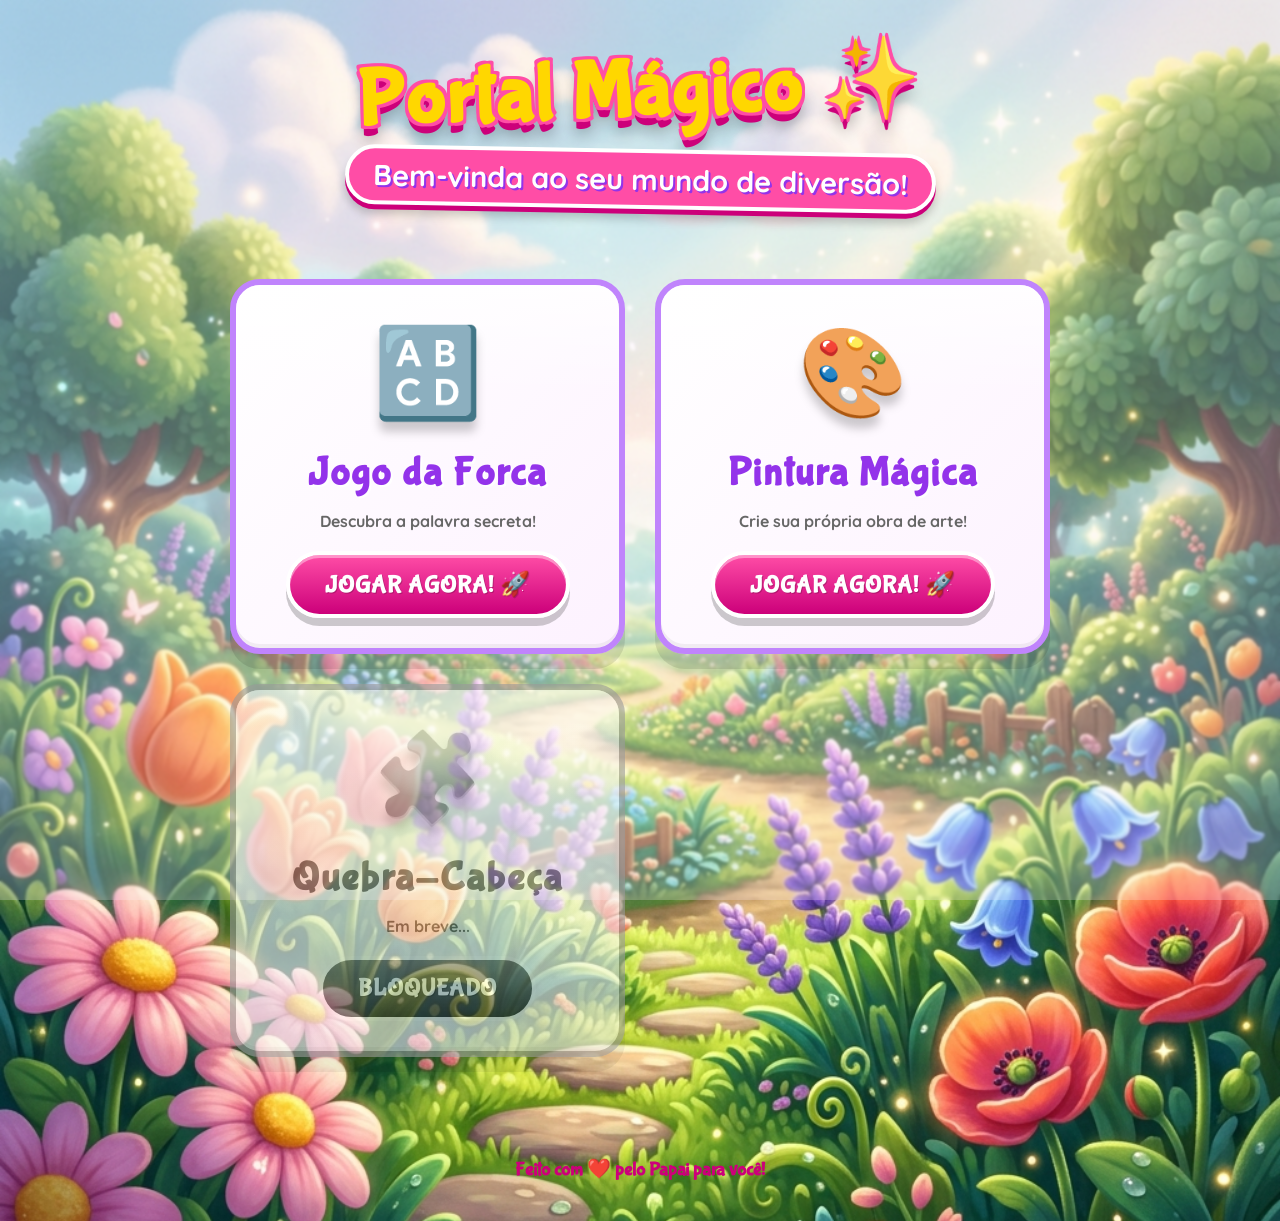
==== index.html @ d7b648f0 "add pintura" ====
<!DOCTYPE html>
<html lang="pt-br">
<head>
    <meta charset="UTF-8">
    <meta name="viewport" content="width=device-width, initial-scale=1.0">
    <title>Portal de Jogos Mágicos 🌈</title>
    <meta name="description" content="Um portal de jogos educativos e divertidos para crianças.">
    <link rel="stylesheet" href="style.css">
    <link rel="icon" href="data:image/svg+xml,<svg xmlns=%22http://www.w3.org/2000/svg%22 viewBox=%220 0 100 100%22><text y=%22.9em%22 font-size=%2290%22>🌈</text></svg>">
</head>
<body>
    <div class="portal-container">
        <header>
            <h1 class="logo">Portal Mágico ✨</h1>
            <p class="subtitle">Bem-vinda ao seu mundo de diversão!</p>
        </header>

        <main class="games-grid">
            <!-- Jogo da Forca -->
            <a href="forca.html" class="game-card" id="game-forca">
                <div class="game-icon">🔠</div>
                <h2>Jogo da Forca</h2>
                <p style="margin-bottom: 20px; color: #666;">Descubra a palavra secreta!</p>
                <div class="play-btn">Jogar Agora! 🚀</div>
            </a>

            <!-- Pintura Mágica -->
            <a href="pintura.html" class="game-card" id="game-pintura">
                <div class="game-icon">🎨</div>
                <h2>Pintura Mágica</h2>
                <p style="margin-bottom: 20px; color: #666;">Crie sua própria obra de arte!</p>
                <div class="play-btn">Jogar Agora! 🚀</div>
            </a>
            
            <div class="game-card" style="opacity: 0.6; filter: grayscale(1); cursor: default;">
                <div class="game-icon">🧩</div>
                <h2>Quebra-Cabeça</h2>
                <p style="margin-bottom: 20px; color: #666;">Em breve...</p>
                <div class="play-btn" style="background-color: #ccc; box-shadow: none;">Bloqueado</div>
            </div>
        </main>

        <footer style="margin-top: 80px; color: #CC007A; font-family: 'Bubblegum Sans', cursive; font-size: 1.2rem;">
            Feito com ❤️ pelo Papai para você!
        </footer>
    </div>
</body>
</html>
---- style.css ----
@import url('https://fonts.googleapis.com/css2?family=Bubblegum+Sans&family=Quicksand:wght@700;900&display=swap');

:root {
  /* Paleta Girl Power */
  --pink-hot: #FF4DA6;
  --pink-dark: #CC007A;
  --pink-light: #FFB3DA;
  --lavender: #C084FC;
  --lavender-dark: #9333EA;
  --lavender-light: #E9D5FF;
  --magenta: #E040FB;
  --gold: #FFD700;
  --gold-dark: #D4A500;
  --mint: #86EFAC;
  --mint-dark: #22C55E;
  --bg-sky: #FAD7F7;
  --bg-sky2: #F0ABFC;
  --white: #FFFFFF;
  
  --text-color: #3d1a56;
  --btn-shadow: 0 8px 0 rgba(0,0,0,0.2), inset 0 3px 0 rgba(255,255,255,0.4);
  --btn-active-shadow: 0 2px 0 rgba(0,0,0,0.2), inset 0 2px 0 rgba(255,255,255,0.4);
}

* {
  margin: 0;
  padding: 0;
  box-sizing: border-box;
}

body {
  font-family: 'Quicksand', sans-serif;
  background-image: url('bg_garden.png');
  background-size: cover;
  background-position: center top;
  background-attachment: fixed;
  background-repeat: no-repeat;
  color: var(--text-color);
  min-height: 100vh;
  display: flex;
  flex-direction: column;
  overflow-x: hidden;
  font-weight: 700;
}

body::before {
  content: '';
  position: fixed;
  inset: 0;
  background: rgba(255, 240, 255, 0.25);
  backdrop-filter: blur(1px);
  pointer-events: none;
  z-index: 0;
}

.portal-container {
  position: relative;
  z-index: 1;
}


h1, h2, h3, .logo {
  font-family: 'Bubblegum Sans', cursive;
  letter-spacing: 2px;
}

.portal-container {
  max-width: 900px;
  margin: 0 auto;
  padding: 40px 20px;
  text-align: center;
}

header {
  margin-bottom: 50px;
  animation: bounceIn 1s cubic-bezier(0.175, 0.885, 0.32, 1.275);
}

.logo {
  font-size: 5rem;
  color: var(--gold);
  text-shadow: 
    -3px -3px 0 var(--pink-hot),  
    3px -3px 0 var(--pink-hot),
    -3px 3px 0 var(--pink-hot),
    3px 3px 0 var(--pink-hot),
    0 10px 0 var(--pink-dark),
    0 15px 15px rgba(0,0,0,0.3);
  margin-bottom: 10px;
  transform: rotate(-2deg);
  display: inline-block;
}

.subtitle {
  font-size: 1.8rem;
  color: white;
  text-shadow: 2px 2px 0 var(--lavender-dark);
  background: var(--pink-hot);
  display: inline-block;
  padding: 8px 24px;
  border-radius: 30px;
  border: 4px solid white;
  box-shadow: 0 5px 0 var(--pink-dark), 0 10px 10px rgba(0,0,0,0.2);
  transform: rotate(1deg);
}

.games-grid {
  display: grid;
  grid-template-columns: repeat(auto-fit, minmax(280px, 1fr));
  gap: 30px;
  padding: 20px;
}

.game-card {
  background: linear-gradient(135deg, #ffffff 0%, #fdf2ff 100%);
  border-radius: 30px;
  padding: 30px 20px;
  box-shadow: 0 15px 0 rgba(0,0,0,0.1), inset 0 -4px 0 rgba(0,0,0,0.05);
  border: 6px solid var(--lavender);
  transition: transform 0.2s cubic-bezier(0.175, 0.885, 0.32, 1.275), margin-top 0.2s;
  cursor: pointer;
  text-decoration: none;
  display: flex;
  flex-direction: column;
  align-items: center;
  position: relative;
  overflow: hidden;
  transform-origin: bottom;
}

.game-card::before {
  content: '';
  position: absolute;
  top: 0; left: 0; right: 0; height: 100%;
  background: linear-gradient(to bottom, rgba(255,255,255,0.8) 0%, rgba(255,255,255,0) 30%);
  pointer-events: none;
}

.game-card:hover {
  transform: translateY(-8px) scale(1.02);
  border-color: var(--pink-hot);
}

.game-card:active {
  transform: translateY(10px) scale(0.98);
  box-shadow: 0 5px 0 rgba(0,0,0,0.1), inset 0 -4px 0 rgba(0,0,0,0.05);
}

.game-icon {
  font-size: 5.5rem;
  margin-bottom: 25px;
  filter: drop-shadow(0 10px 5px rgba(0,0,0,0.2));
  transform: scale(1);
  transition: transform 0.3s;
}

.game-card:hover .game-icon {
  transform: scale(1.1) rotate(5deg);
}

.game-card h2 {
  font-size: 2.5rem;
  color: var(--lavender-dark);
  text-shadow: 2px 2px 0px white;
  margin-bottom: 15px;
}

.play-btn {
  background: linear-gradient(to bottom, var(--pink-hot), var(--pink-dark));
  color: white;
  border: 4px solid white;
  padding: 15px 35px;
  border-radius: 50px;
  font-size: 1.5rem;
  font-family: 'Bubblegum Sans', cursive;
  letter-spacing: 1px;
  text-transform: uppercase;
  text-shadow: 1px 1px 0px rgba(0,0,0,0.2);
  box-shadow: var(--btn-shadow);
  transition: all 0.1s;
  margin-top: auto;
  position: relative;
}

.game-card:hover .play-btn {
  background: linear-gradient(to bottom, #FF70BF, var(--pink-hot));
}

.game-card:active .play-btn {
  box-shadow: var(--btn-active-shadow);
  transform: translateY(6px);
}

/* Animations */
@keyframes bounceIn {
  0% { transform: scale(0.3); opacity: 0; }
  50% { transform: scale(1.1); opacity: 1; }
  70% { transform: scale(0.9); }
  100% { transform: scale(1); }
}

@keyframes fadeIn {
  from { opacity: 0; transform: translateY(20px); }
  to { opacity: 1; transform: translateY(0); }
}

/* Mobile responsive */
@media (max-width: 600px) {
  .logo { font-size: 3.5rem; }
  .games-grid { grid-template-columns: 1fr; }
  .subtitle { font-size: 1.2rem; }
}

@media (max-width: 400px) {
  .logo { font-size: 2.8rem; }
  .subtitle { font-size: 1rem; padding: 6px 16px; }
  .portal-container { padding: 20px 10px; }
  .game-icon { font-size: 4rem; margin-bottom: 15px; }
  .game-card h2 { font-size: 2rem; }
  .play-btn { font-size: 1.2rem; padding: 12px 24px; }
}
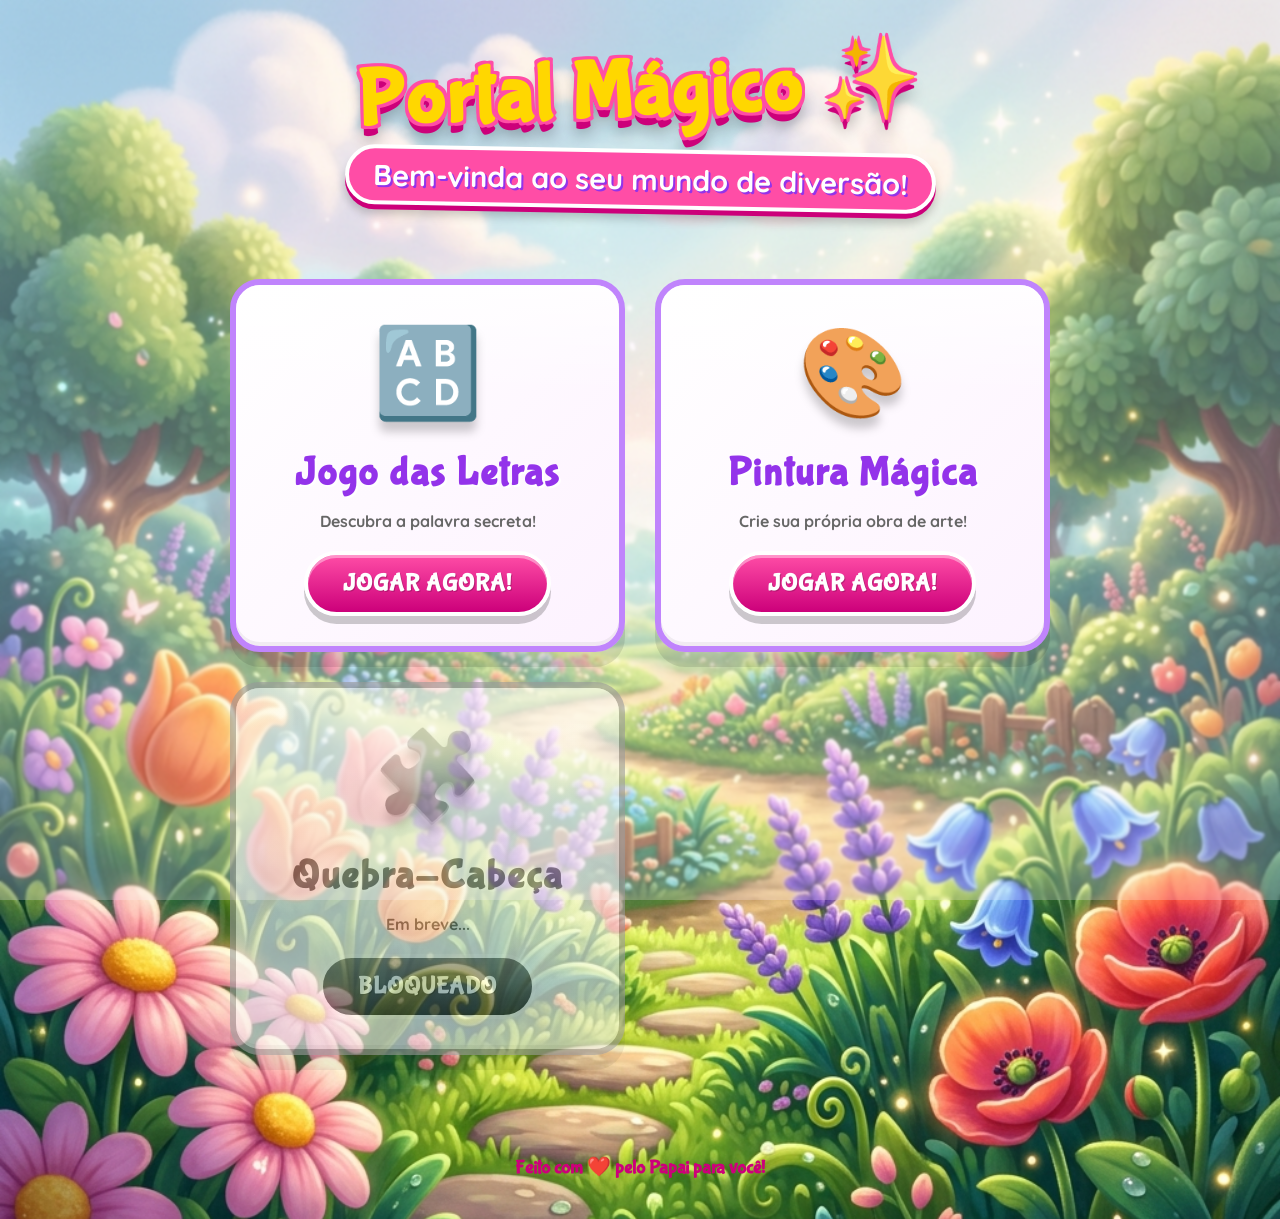
==== commit ff65f91a: "ajustes" ====
--- a/index.html
+++ b/index.html
@@ -1,13 +1,16 @@
 <!DOCTYPE html>
 <html lang="pt-br">
+
 <head>
     <meta charset="UTF-8">
     <meta name="viewport" content="width=device-width, initial-scale=1.0">
     <title>Portal de Jogos Mágicos 🌈</title>
     <meta name="description" content="Um portal de jogos educativos e divertidos para crianças.">
     <link rel="stylesheet" href="style.css">
-    <link rel="icon" href="data:image/svg+xml,<svg xmlns=%22http://www.w3.org/2000/svg%22 viewBox=%220 0 100 100%22><text y=%22.9em%22 font-size=%2290%22>🌈</text></svg>">
+    <link rel="icon"
+        href="data:image/svg+xml,<svg xmlns=%22http://www.w3.org/2000/svg%22 viewBox=%220 0 100 100%22><text y=%22.9em%22 font-size=%2290%22>🌈</text></svg>">
 </head>
+
 <body>
     <div class="portal-container">
         <header>
@@ -19,9 +22,9 @@
             <!-- Jogo da Forca -->
             <a href="forca.html" class="game-card" id="game-forca">
                 <div class="game-icon">🔠</div>
-                <h2>Jogo da Forca</h2>
+                <h2>Jogo das Letras</h2>
                 <p style="margin-bottom: 20px; color: #666;">Descubra a palavra secreta!</p>
-                <div class="play-btn">Jogar Agora! 🚀</div>
+                <div class="play-btn">Jogar Agora!</div>
             </a>
 
             <!-- Pintura Mágica -->
@@ -29,9 +32,9 @@
                 <div class="game-icon">🎨</div>
                 <h2>Pintura Mágica</h2>
                 <p style="margin-bottom: 20px; color: #666;">Crie sua própria obra de arte!</p>
-                <div class="play-btn">Jogar Agora! 🚀</div>
+                <div class="play-btn">Jogar Agora!</div>
             </a>
-            
+
             <div class="game-card" style="opacity: 0.6; filter: grayscale(1); cursor: default;">
                 <div class="game-icon">🧩</div>
                 <h2>Quebra-Cabeça</h2>
@@ -45,4 +48,5 @@
         </footer>
     </div>
 </body>
-</html>
+
+</html>
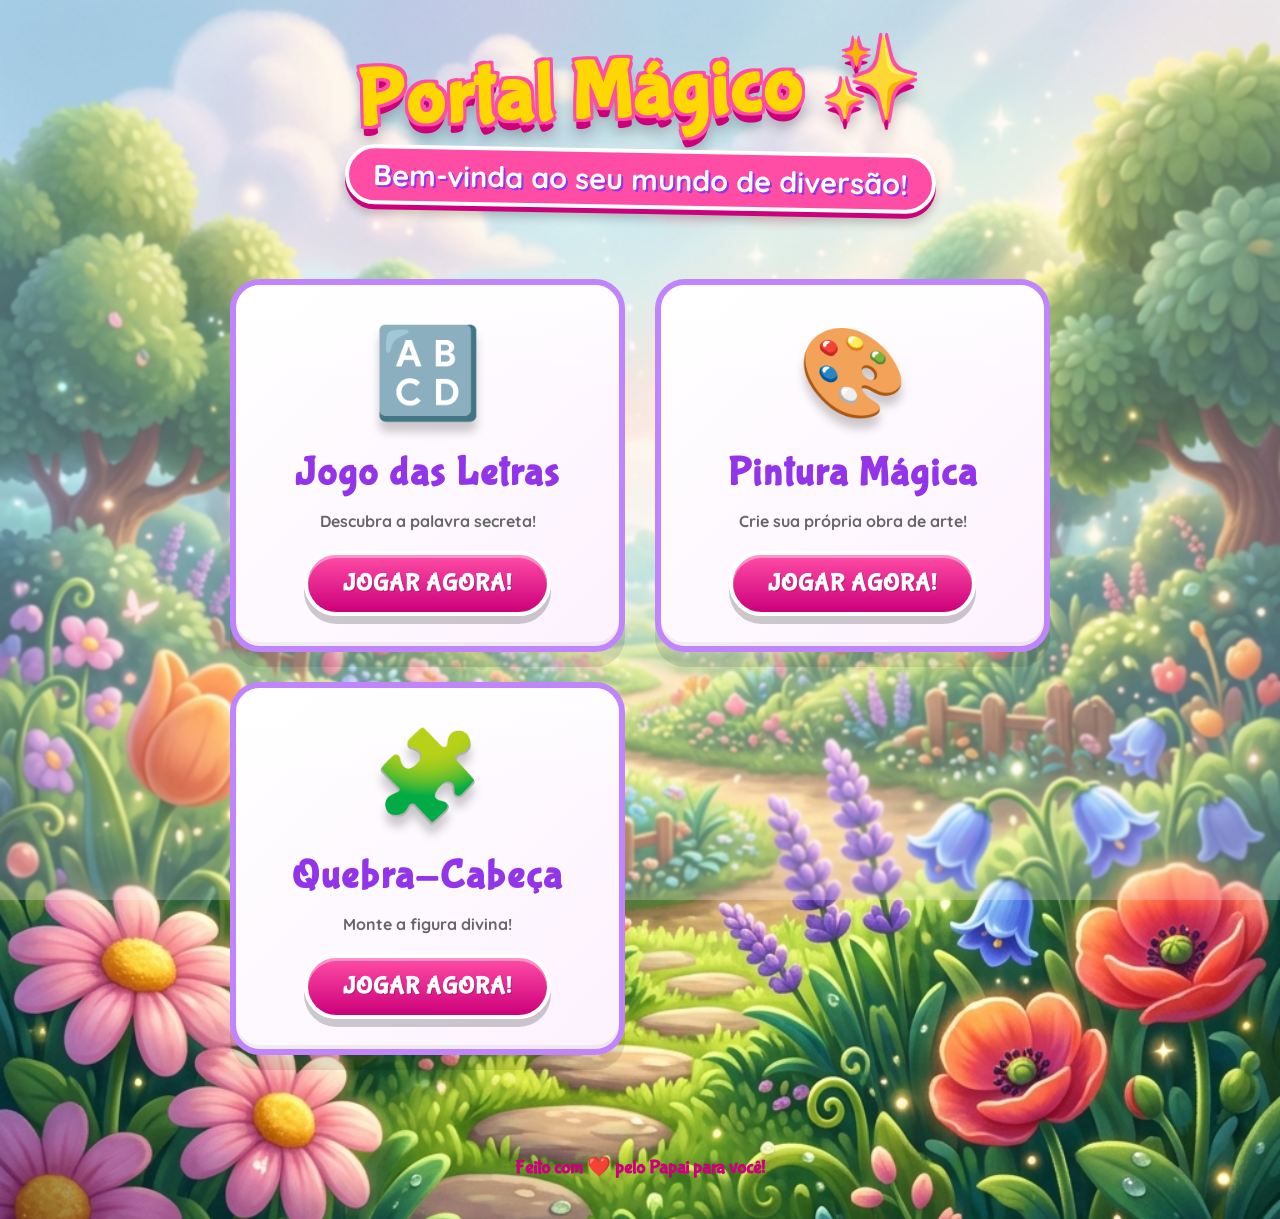
==== commit 36735d61: "quebra cabeça" ====
--- a/index.html
+++ b/index.html
@@ -6,9 +6,11 @@
     <meta name="viewport" content="width=device-width, initial-scale=1.0">
     <title>Portal de Jogos Mágicos 🌈</title>
     <meta name="description" content="Um portal de jogos educativos e divertidos para crianças.">
-    <link rel="stylesheet" href="style.css">
+    <link rel="stylesheet" href="style.css?v=2">
     <link rel="icon"
         href="data:image/svg+xml,<svg xmlns=%22http://www.w3.org/2000/svg%22 viewBox=%220 0 100 100%22><text y=%22.9em%22 font-size=%2290%22>🌈</text></svg>">
+    <link rel="manifest" href="manifest.json">
+    <meta name="theme-color" content="#ff4d94">
 </head>
 
 <body>
@@ -35,18 +37,38 @@
                 <div class="play-btn">Jogar Agora!</div>
             </a>
 
-            <div class="game-card" style="opacity: 0.6; filter: grayscale(1); cursor: default;">
+            <!-- Quebra-Cabeça -->
+            <a href="puzzle.html" class="game-card" id="game-puzzle">
                 <div class="game-icon">🧩</div>
                 <h2>Quebra-Cabeça</h2>
-                <p style="margin-bottom: 20px; color: #666;">Em breve...</p>
-                <div class="play-btn" style="background-color: #ccc; box-shadow: none;">Bloqueado</div>
-            </div>
+                <p style="margin-bottom: 20px; color: #666;">Monte a figura divina!</p>
+                <div class="play-btn">Jogar Agora!</div>
+            </a>
         </main>
 
         <footer style="margin-top: 80px; color: #CC007A; font-family: 'Bubblegum Sans', cursive; font-size: 1.2rem;">
             Feito com ❤️ pelo Papai para você!
         </footer>
     </div>
+    <script>
+        if ('serviceWorker' in navigator) {
+            window.addEventListener('load', () => {
+                navigator.serviceWorker.register('./sw.js?v=3')
+                    .then(reg => {
+                        console.log('SW registered!', reg);
+                        reg.onupdatefound = () => {
+                            const installingWorker = reg.installing;
+                            installingWorker.onstatechange = () => {
+                                if (installingWorker.state === 'installed' && navigator.serviceWorker.controller) {
+                                    console.log('New content available; please refresh.');
+                                }
+                            };
+                        };
+                    })
+                    .catch(err => console.log('SW registration failed: ', err));
+            });
+        }
+    </script>
 </body>
 
 </html>
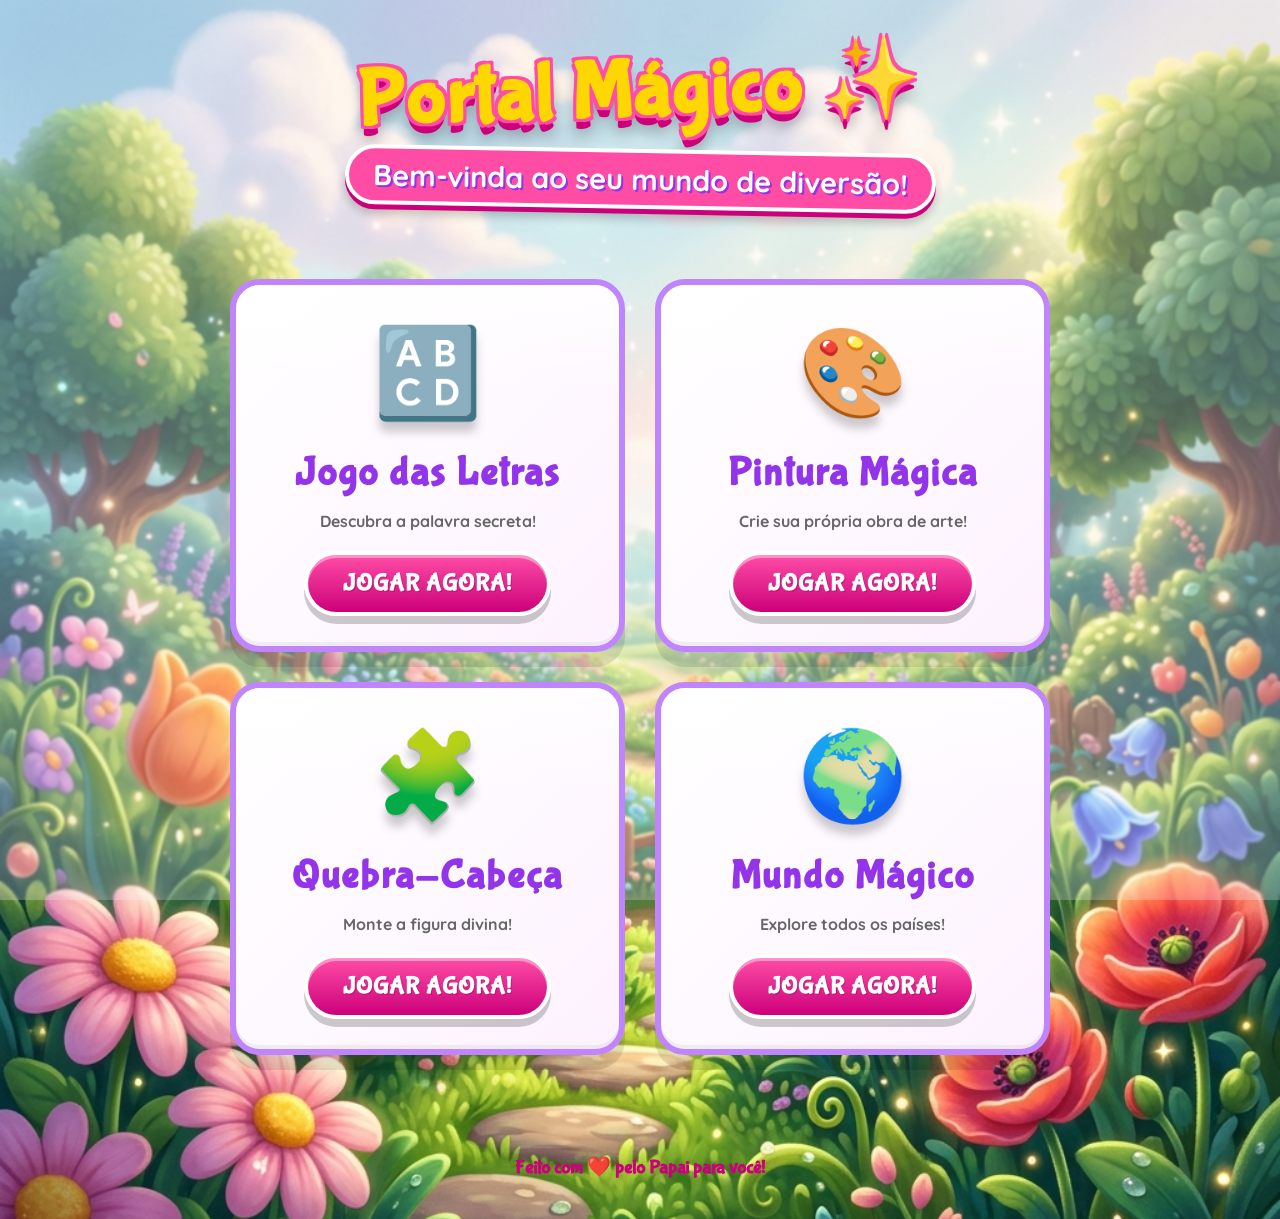
==== commit e73fad67: "Mundo" ====
--- a/index.html
+++ b/index.html
@@ -44,6 +44,14 @@
                 <p style="margin-bottom: 20px; color: #666;">Monte a figura divina!</p>
                 <div class="play-btn">Jogar Agora!</div>
             </a>
+
+            <!-- Exploradora do Mundo -->
+            <a href="mundo.html" class="game-card" id="game-mundo">
+                <div class="game-icon">🌍</div>
+                <h2>Mundo Mágico</h2>
+                <p style="margin-bottom: 20px; color: #666;">Explore todos os países!</p>
+                <div class="play-btn">Jogar Agora!</div>
+            </a>
         </main>
 
         <footer style="margin-top: 80px; color: #CC007A; font-family: 'Bubblegum Sans', cursive; font-size: 1.2rem;">
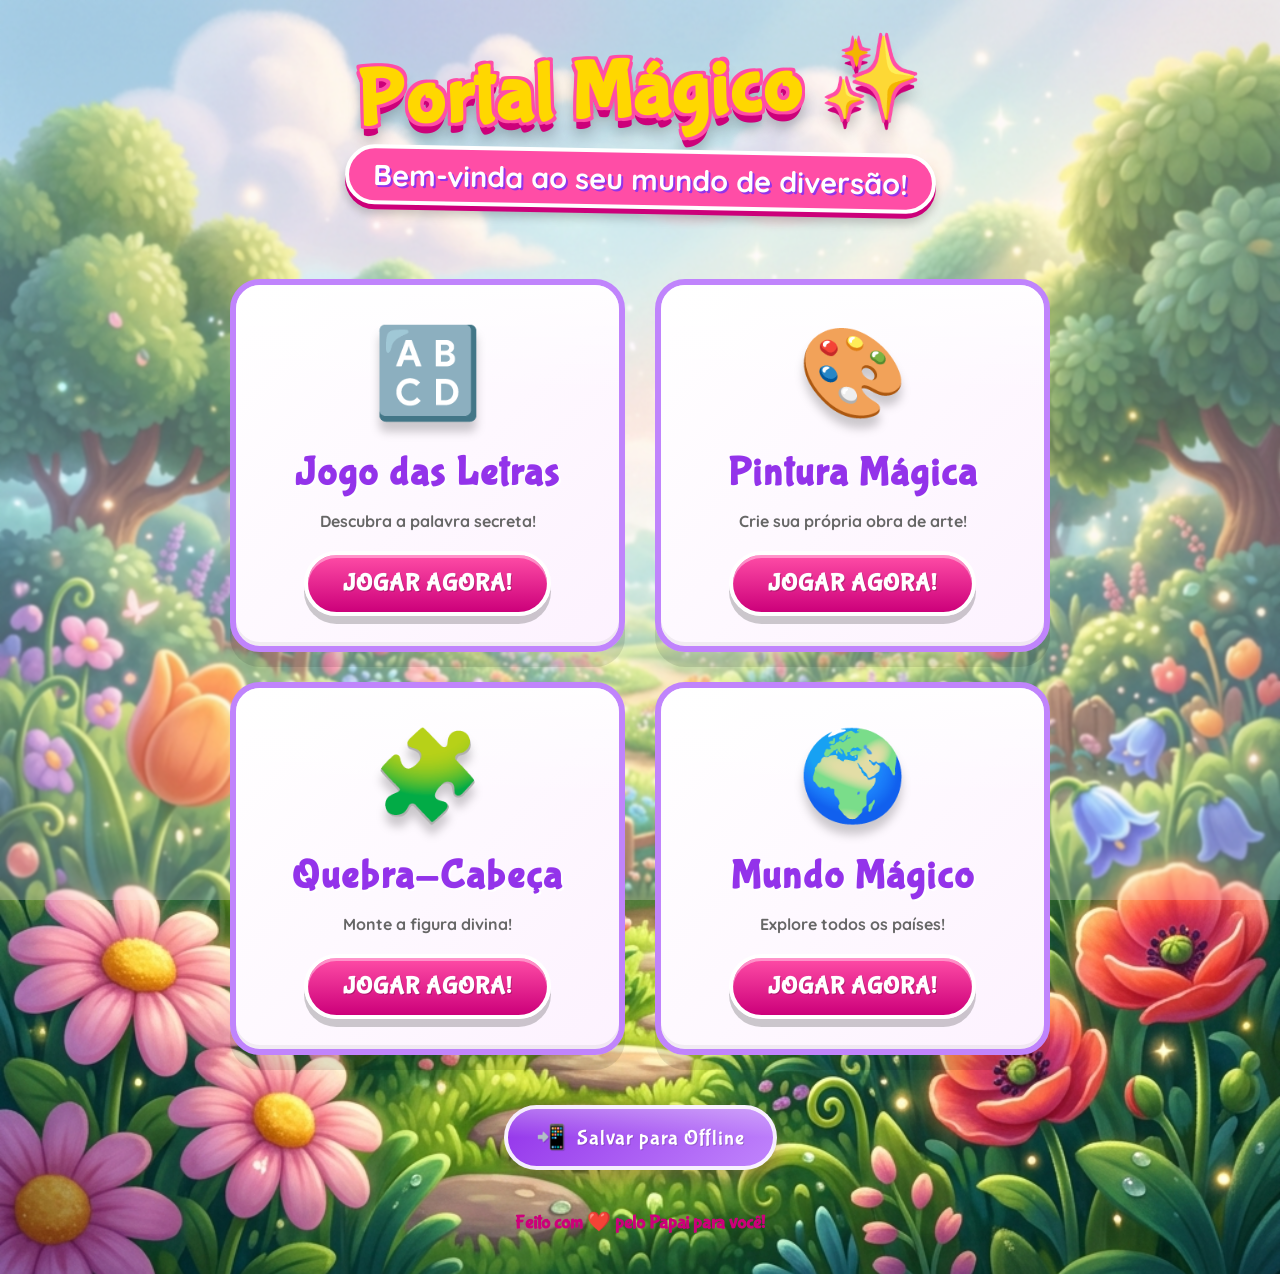
==== commit 9022fd1a: "offline" ====
--- a/index.html
+++ b/index.html
@@ -6,14 +6,155 @@
     <meta name="viewport" content="width=device-width, initial-scale=1.0">
     <title>Portal de Jogos Mágicos 🌈</title>
     <meta name="description" content="Um portal de jogos educativos e divertidos para crianças.">
-    <link rel="stylesheet" href="style.css?v=2">
+    <link rel="stylesheet" href="style.css?v=3">
     <link rel="icon"
         href="data:image/svg+xml,<svg xmlns=%22http://www.w3.org/2000/svg%22 viewBox=%220 0 100 100%22><text y=%22.9em%22 font-size=%2290%22>🌈</text></svg>">
     <link rel="manifest" href="manifest.json">
     <meta name="theme-color" content="#ff4d94">
+    <style>
+        /* ── Offline Button ── */
+        .offline-wrapper {
+            margin-top: 30px;
+            display: flex;
+            flex-direction: column;
+            align-items: center;
+            gap: 10px;
+        }
+
+        .offline-btn {
+            display: inline-flex;
+            align-items: center;
+            gap: 10px;
+            padding: 14px 28px;
+            border-radius: 50px;
+            border: 4px solid rgba(255,255,255,0.9);
+            font-family: 'Bubblegum Sans', cursive;
+            font-size: 1.3rem;
+            letter-spacing: 1px;
+            cursor: pointer;
+            transition: all 0.2s cubic-bezier(0.175, 0.885, 0.32, 1.275);
+            box-shadow: 0 8px 20px rgba(150, 0, 100, 0.25);
+            text-shadow: 1px 1px 0 rgba(0,0,0,0.15);
+            position: relative;
+            overflow: hidden;
+        }
+
+        .offline-btn::before {
+            content: '';
+            position: absolute;
+            inset: 0;
+            background: linear-gradient(to bottom, rgba(255,255,255,0.3) 0%, rgba(255,255,255,0) 50%);
+            pointer-events: none;
+        }
+
+        /* State: not cached */
+        .offline-btn.state-online {
+            background: linear-gradient(135deg, #9333EA, #C084FC);
+            color: white;
+        }
+
+        /* State: downloading */
+        .offline-btn.state-downloading {
+            background: linear-gradient(135deg, #FFD700, #FFA500);
+            color: #7C3AED;
+            pointer-events: none;
+        }
+
+        /* State: cached / offline ready */
+        .offline-btn.state-offline {
+            background: linear-gradient(135deg, #22C55E, #86EFAC);
+            color: white;
+        }
+
+        .offline-btn:hover:not(.state-downloading) {
+            transform: translateY(-3px) scale(1.03);
+            box-shadow: 0 12px 25px rgba(150, 0, 100, 0.35);
+        }
+
+        .offline-btn:active:not(.state-downloading) {
+            transform: translateY(2px) scale(0.98);
+            box-shadow: 0 4px 10px rgba(150, 0, 100, 0.25);
+        }
+
+        .offline-icon {
+            font-size: 1.5rem;
+            display: inline-block;
+        }
+
+        .offline-btn.state-downloading .offline-icon {
+            animation: spin 1.5s linear infinite;
+        }
+
+        @keyframes spin {
+            from { transform: rotate(0deg); }
+            to { transform: rotate(360deg); }
+        }
+
+        .offline-status {
+            font-family: 'Bubblegum Sans', cursive;
+            font-size: 1rem;
+            color: #9333EA;
+            background: rgba(255,255,255,0.7);
+            backdrop-filter: blur(5px);
+            padding: 6px 18px;
+            border-radius: 20px;
+            border: 2px solid rgba(255,255,255,0.9);
+            display: none;
+        }
+
+        .offline-status.visible {
+            display: inline-block;
+            animation: fadeIn 0.4s ease-out;
+        }
+
+        /* Network indicator */
+        .network-badge {
+            position: fixed;
+            top: 18px;
+            right: 18px;
+            padding: 8px 16px;
+            border-radius: 30px;
+            font-family: 'Bubblegum Sans', cursive;
+            font-size: 0.95rem;
+            z-index: 200;
+            transition: all 0.3s;
+            border: 3px solid rgba(255,255,255,0.8);
+            box-shadow: 0 4px 12px rgba(0,0,0,0.1);
+            display: none;
+        }
+
+        .network-badge.online {
+            background: linear-gradient(135deg, #22C55E, #86EFAC);
+            color: white;
+        }
+
+        .network-badge.offline {
+            background: linear-gradient(135deg, #FF4DA6, #CC007A);
+            color: white;
+            display: inline-flex;
+            align-items: center;
+            gap: 6px;
+            animation: pulse 2s infinite;
+        }
+
+        @keyframes pulse {
+            0%, 100% { box-shadow: 0 4px 12px rgba(255, 77, 166, 0.3); }
+            50% { box-shadow: 0 4px 20px rgba(255, 77, 166, 0.6); }
+        }
+
+        @media (max-width: 450px) {
+            .offline-btn { font-size: 1rem; padding: 10px 20px; }
+            .network-badge { font-size: 0.8rem; padding: 6px 12px; top: 10px; right: 10px; }
+        }
+    </style>
 </head>
 
 <body>
+    <!-- Network status badge -->
+    <div id="networkBadge" class="network-badge">
+        <span>📡</span> <span id="networkText">Online</span>
+    </div>
+
     <div class="portal-container">
         <header>
             <h1 class="logo">Portal Mágico ✨</h1>
@@ -54,28 +195,137 @@
             </a>
         </main>
 
-        <footer style="margin-top: 80px; color: #CC007A; font-family: 'Bubblegum Sans', cursive; font-size: 1.2rem;">
+        <!-- Offline Mode Section -->
+        <div class="offline-wrapper" id="offlineWrapper">
+            <button class="offline-btn state-online" id="offlineBtn">
+                <span class="offline-icon">📲</span>
+                <span id="offlineBtnText">Salvar para Offline</span>
+            </button>
+            <div class="offline-status" id="offlineStatus"></div>
+        </div>
+
+        <footer style="margin-top: 40px; color: #CC007A; font-family: 'Bubblegum Sans', cursive; font-size: 1.2rem;">
             Feito com ❤️ pelo Papai para você!
         </footer>
     </div>
+
     <script>
+        // ── Service Worker Registration ──
+        let swRegistration = null;
+
         if ('serviceWorker' in navigator) {
-            window.addEventListener('load', () => {
-                navigator.serviceWorker.register('./sw.js?v=3')
-                    .then(reg => {
-                        console.log('SW registered!', reg);
-                        reg.onupdatefound = () => {
-                            const installingWorker = reg.installing;
-                            installingWorker.onstatechange = () => {
-                                if (installingWorker.state === 'installed' && navigator.serviceWorker.controller) {
-                                    console.log('New content available; please refresh.');
-                                }
-                            };
+            window.addEventListener('load', async () => {
+                try {
+                    swRegistration = await navigator.serviceWorker.register('./sw.js?v=5');
+                    console.log('SW registered!', swRegistration);
+
+                    swRegistration.onupdatefound = () => {
+                        const installingWorker = swRegistration.installing;
+                        installingWorker.onstatechange = () => {
+                            if (installingWorker.state === 'installed' && navigator.serviceWorker.controller) {
+                                console.log('Novo conteúdo disponível; recarregue a página.');
+                            }
                         };
-                    })
-                    .catch(err => console.log('SW registration failed: ', err));
+                    };
+
+                    // Wait for SW to be ready, then check cache status
+                    await navigator.serviceWorker.ready;
+                    setTimeout(checkCacheStatus, 500);
+                } catch (err) {
+                    console.log('SW registration failed: ', err);
+                }
             });
         }
+
+        // ── Offline Button Logic ──
+        const offlineBtn = document.getElementById('offlineBtn');
+        const offlineBtnText = document.getElementById('offlineBtnText');
+        const offlineStatus = document.getElementById('offlineStatus');
+        const networkBadge = document.getElementById('networkBadge');
+        const networkText = document.getElementById('networkText');
+
+        function checkCacheStatus() {
+            if (navigator.serviceWorker.controller) {
+                navigator.serviceWorker.controller.postMessage({ type: 'GET_CACHE_STATUS' });
+            }
+        }
+
+        // Listen for messages from SW
+        navigator.serviceWorker.addEventListener('message', event => {
+            if (event.data.type === 'CACHE_STATUS') {
+                const { cachedCount, totalNeeded } = event.data;
+                // Consider "offline ready" if we cached most local + CDN resources
+                if (cachedCount >= totalNeeded - 2) {
+                    setOfflineReady();
+                } else {
+                    setNeedsDownload(cachedCount, totalNeeded);
+                }
+            }
+
+            if (event.data.type === 'CACHE_COMPLETE') {
+                const { succeeded, failed, total } = event.data;
+                if (failed <= 2) {
+                    setOfflineReady();
+                    offlineStatus.textContent = '✅ Tudo salvo! Agora funciona sem internet!';
+                } else {
+                    offlineBtn.className = 'offline-btn state-online';
+                    offlineBtnText.textContent = 'Tentar novamente';
+                    offlineStatus.textContent = `⚠️ ${failed} arquivos falharam. Tente com internet estável.`;
+                }
+                offlineStatus.className = 'offline-status visible';
+            }
+        });
+
+        function setOfflineReady() {
+            offlineBtn.className = 'offline-btn state-offline';
+            offlineBtnText.textContent = 'Pronto para Offline! ✨';
+            offlineBtn.querySelector('.offline-icon').textContent = '✅';
+        }
+
+        function setNeedsDownload(cached, total) {
+            offlineBtn.className = 'offline-btn state-online';
+            offlineBtnText.textContent = 'Salvar para Offline';
+            offlineBtn.querySelector('.offline-icon').textContent = '📲';
+        }
+
+        offlineBtn.addEventListener('click', () => {
+            if (offlineBtn.classList.contains('state-downloading')) return;
+            
+            if (offlineBtn.classList.contains('state-offline')) {
+                // Already cached — offer to re-download
+                offlineBtn.className = 'offline-btn state-downloading';
+                offlineBtnText.textContent = 'Atualizando...';
+                offlineBtn.querySelector('.offline-icon').textContent = '⏳';
+                offlineStatus.textContent = '🔄 Atualizando os jogos...';
+                offlineStatus.className = 'offline-status visible';
+            } else {
+                offlineBtn.className = 'offline-btn state-downloading';
+                offlineBtnText.textContent = 'Baixando tudo...';
+                offlineBtn.querySelector('.offline-icon').textContent = '⏳';
+                offlineStatus.textContent = '📦 Salvando jogos no seu dispositivo...';
+                offlineStatus.className = 'offline-status visible';
+            }
+
+            if (navigator.serviceWorker.controller) {
+                navigator.serviceWorker.controller.postMessage({ type: 'CACHE_ALL' });
+            }
+        });
+
+        // ── Network Status Detection ──
+        function updateNetworkStatus() {
+            if (navigator.onLine) {
+                networkBadge.className = 'network-badge online';
+                networkBadge.style.display = 'none';
+            } else {
+                networkBadge.className = 'network-badge offline';
+                networkBadge.style.display = 'inline-flex';
+                networkText.textContent = 'Modo Offline';
+            }
+        }
+
+        window.addEventListener('online', updateNetworkStatus);
+        window.addEventListener('offline', updateNetworkStatus);
+        updateNetworkStatus();
     </script>
 </body>
 
--- a/style.css
+++ b/style.css
@@ -219,3 +219,31 @@
   .game-card h2 { font-size: 2rem; }
   .play-btn { font-size: 1.2rem; padding: 12px 24px; }
 }
+
+/* ── BOTÃO VOLTAR (PADRONIZADO) ── */
+.back-link {
+  position: fixed;
+  top: 18px;
+  left: 18px;
+  text-decoration: none;
+  color: white;
+  font-weight: bold;
+  font-size: 1.1rem;
+  background: linear-gradient(135deg, var(--pink-hot), var(--lavender-dark));
+  border: 3px solid rgba(255, 255, 255, 0.8);
+  padding: 8px 20px;
+  border-radius: 30px;
+  box-shadow: 0 5px 15px rgba(150, 0, 100, 0.3);
+  font-family: 'Bubblegum Sans', cursive;
+  transition: all 0.15s;
+  z-index: 100;
+}
+
+.back-link:hover {
+  transform: translateY(-2px);
+  filter: brightness(1.1);
+}
+
+.back-link:active {
+  transform: translateY(2px);
+}
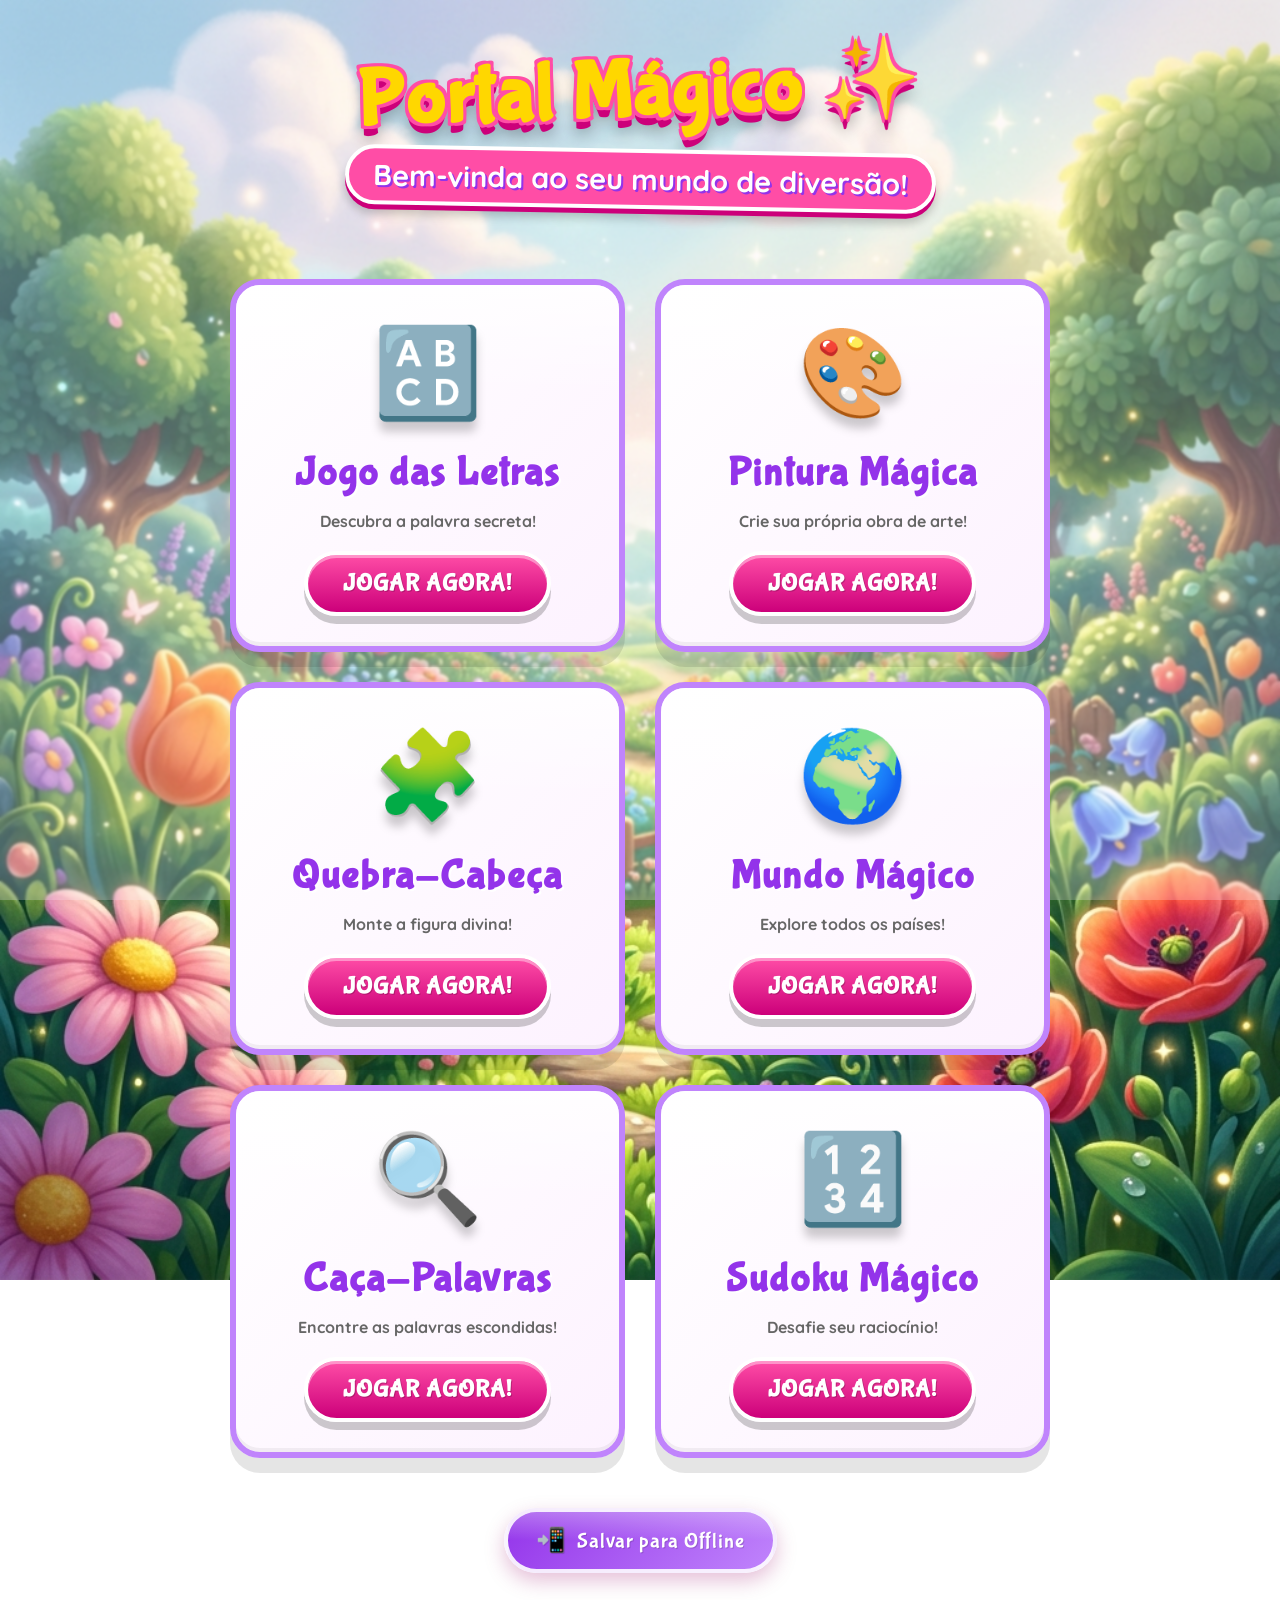
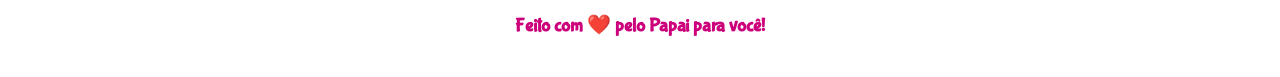
==== commit d8f3f0de: "sudoku e caça palavra" ====
--- a/index.html
+++ b/index.html
@@ -6,7 +6,7 @@
     <meta name="viewport" content="width=device-width, initial-scale=1.0">
     <title>Portal de Jogos Mágicos 🌈</title>
     <meta name="description" content="Um portal de jogos educativos e divertidos para crianças.">
-    <link rel="stylesheet" href="style.css?v=3">
+    <link rel="stylesheet" href="style.css?v=6">
     <link rel="icon"
         href="data:image/svg+xml,<svg xmlns=%22http://www.w3.org/2000/svg%22 viewBox=%220 0 100 100%22><text y=%22.9em%22 font-size=%2290%22>🌈</text></svg>">
     <link rel="manifest" href="manifest.json">
@@ -193,6 +193,22 @@
                 <p style="margin-bottom: 20px; color: #666;">Explore todos os países!</p>
                 <div class="play-btn">Jogar Agora!</div>
             </a>
+
+            <!-- Caça-Palavras -->
+            <a href="caca-palavras.html" class="game-card" id="game-caca">
+                <div class="game-icon">🔍</div>
+                <h2>Caça-Palavras</h2>
+                <p style="margin-bottom: 20px; color: #666;">Encontre as palavras escondidas!</p>
+                <div class="play-btn">Jogar Agora!</div>
+            </a>
+
+            <!-- Sudoku -->
+            <a href="sudoku.html" class="game-card" id="game-sudoku">
+                <div class="game-icon">🔢</div>
+                <h2>Sudoku Mágico</h2>
+                <p style="margin-bottom: 20px; color: #666;">Desafie seu raciocínio!</p>
+                <div class="play-btn">Jogar Agora!</div>
+            </a>
         </main>
 
         <!-- Offline Mode Section -->
@@ -216,7 +232,7 @@
         if ('serviceWorker' in navigator) {
             window.addEventListener('load', async () => {
                 try {
-                    swRegistration = await navigator.serviceWorker.register('./sw.js?v=5');
+                    swRegistration = await navigator.serviceWorker.register('./sw.js?v=6');
                     console.log('SW registered!', swRegistration);
 
                     swRegistration.onupdatefound = () => {
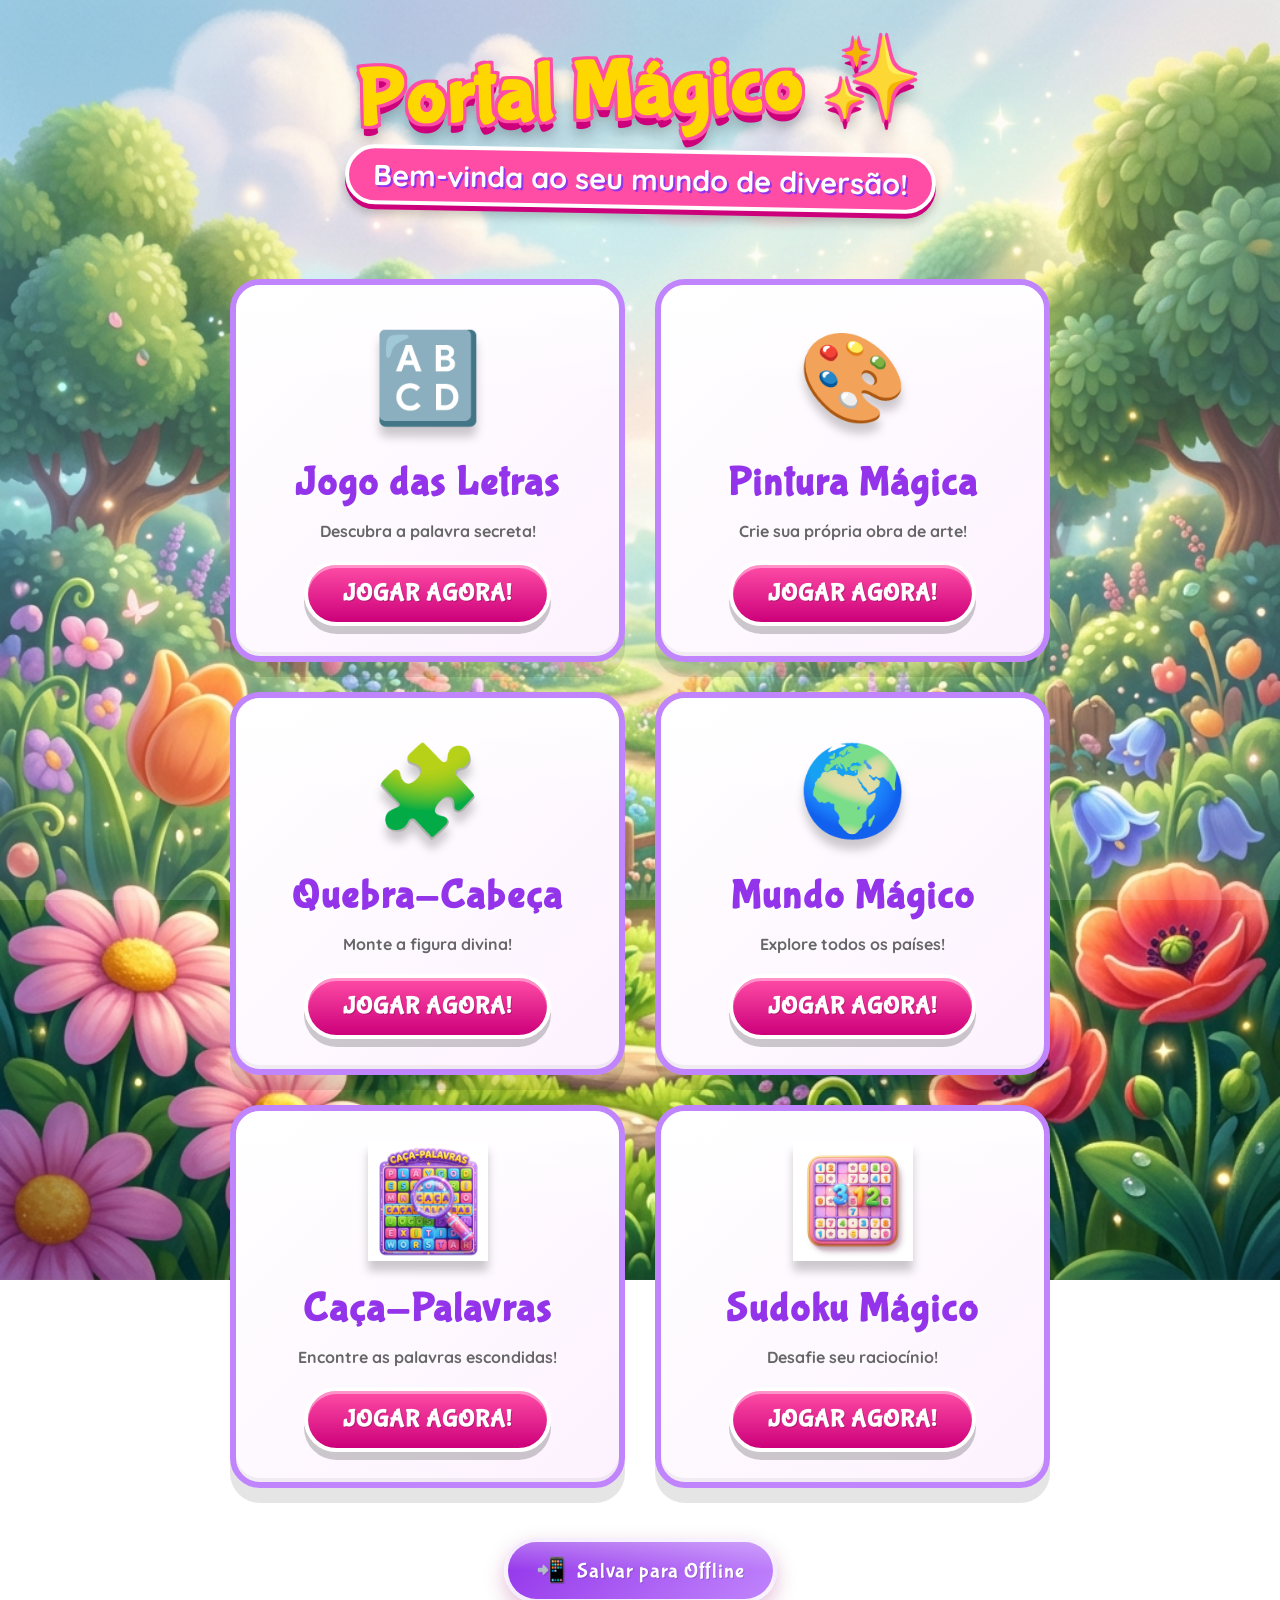
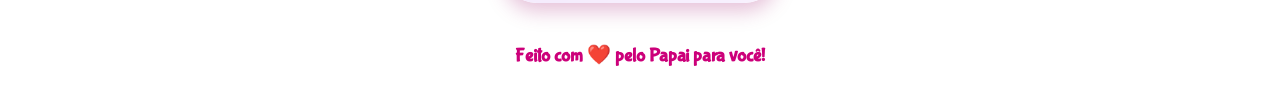
==== commit 1c9f82c5: "sudoku e caça nitidez" ====
--- a/index.html
+++ b/index.html
@@ -196,7 +196,7 @@
 
             <!-- Caça-Palavras -->
             <a href="caca-palavras.html" class="game-card" id="game-caca">
-                <div class="game-icon">🔍</div>
+                <div class="game-icon"><img src="caca_icon.png" alt="Caça-Palavras"></div>
                 <h2>Caça-Palavras</h2>
                 <p style="margin-bottom: 20px; color: #666;">Encontre as palavras escondidas!</p>
                 <div class="play-btn">Jogar Agora!</div>
@@ -204,7 +204,7 @@
 
             <!-- Sudoku -->
             <a href="sudoku.html" class="game-card" id="game-sudoku">
-                <div class="game-icon">🔢</div>
+                <div class="game-icon"><img src="sudoku_icon.png" alt="Sudoku Mágico"></div>
                 <h2>Sudoku Mágico</h2>
                 <p style="margin-bottom: 20px; color: #666;">Desafie seu raciocínio!</p>
                 <div class="play-btn">Jogar Agora!</div>
--- a/style.css
+++ b/style.css
@@ -47,8 +47,7 @@
   content: '';
   position: fixed;
   inset: 0;
-  background: rgba(255, 240, 255, 0.25);
-  backdrop-filter: blur(1px);
+  background: rgba(255, 240, 255, 0.15);
   pointer-events: none;
   z-index: 0;
 }
@@ -147,11 +146,22 @@
 }
 
 .game-icon {
-  font-size: 5.5rem;
+  width: 120px;
+  height: 120px;
   margin-bottom: 25px;
   filter: drop-shadow(0 10px 5px rgba(0,0,0,0.2));
   transform: scale(1);
   transition: transform 0.3s;
+  display: flex;
+  align-items: center;
+  justify-content: center;
+  font-size: 5.5rem; /* For emoji fallback */
+}
+
+.game-icon img {
+  width: 100%;
+  height: 100%;
+  object-fit: contain;
 }
 
 .game-card:hover .game-icon {
